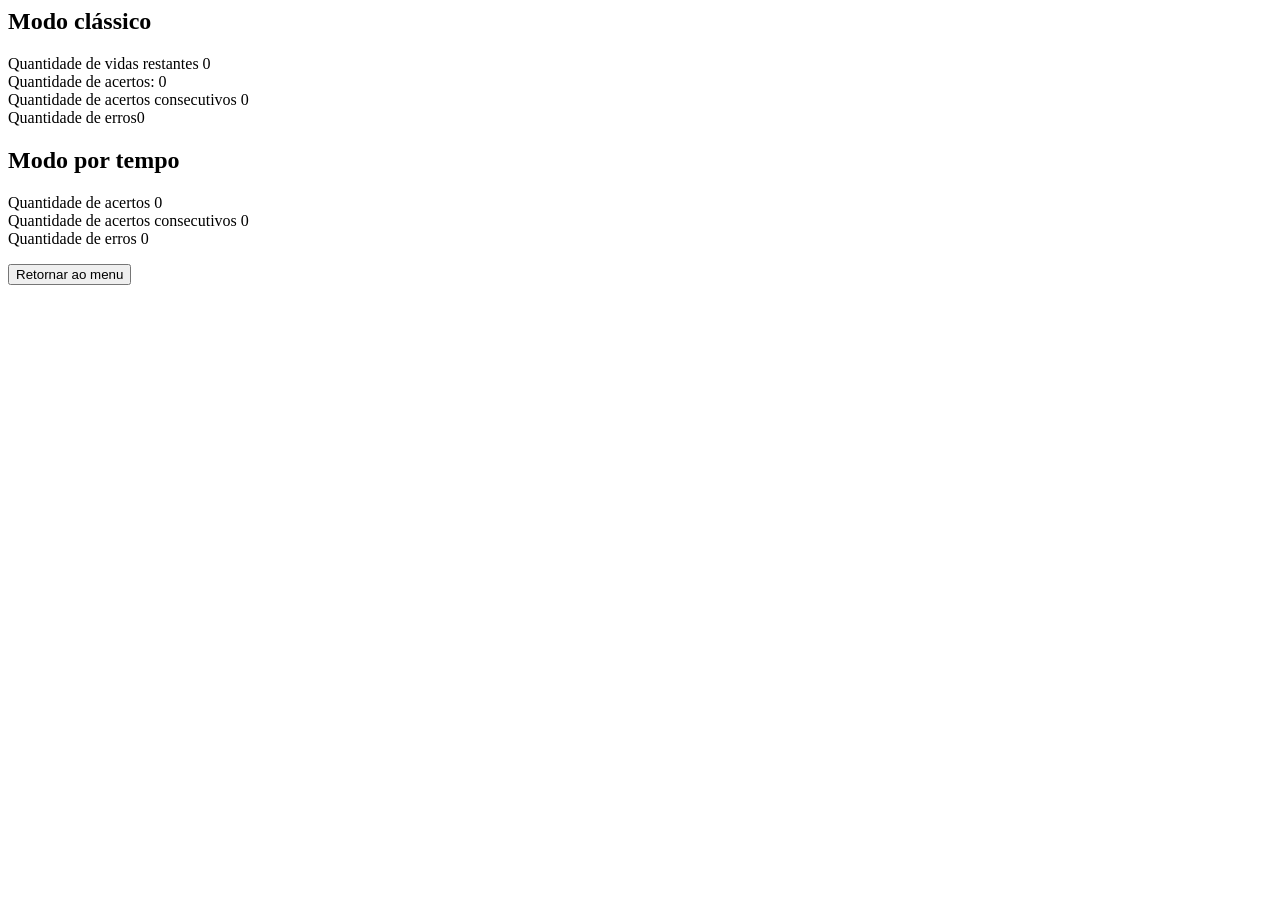
==== final_menu.html @ 6ba533b9 "Arrumar identação" ====
<DOCTYPE html>
<html>
  	<head>
    	<meta charset="utf8">
    	<meta name="viewport" content="width=device-width, initial-scale=1.0">
    	<meta title="MENU FINAL">
    	<link rel="stylesheet" href="style.css">
  	</head>

  	<body>
    	<header>
    		<title>PONTUAÇÃO FINAL</title>
    	</header>

    	<section id="tela final" class="modo clássico">
      		<h2>Modo clássico</h2>
      		<p>
				Quantidade de vidas restantes <output id="vidas">0</output>
      			<br>
      			Quantidade de acertos: <output id="acertos">0</output>
      			<br>
      			Quantidade de acertos consecutivos <output id="consecutivos">0</output>
      			<br>
      			Quantidade de erros<output id="erros">0</output>
      		</p>
    	</section>

    	<section id="tela final" class="modo por tempo">
      		<h2>Modo por tempo</h2>
      		<p>
				Quantidade de acertos <output id="acertos">0</output>
      			<br>
      			Quantidade de acertos consecutivos <output id="consecutivos">0</output>
      			<br>
      			Quantidade de erros <output id="erros">0</output>
      		</p>
    	</section>

    	<a href="index.html">
      		<button>Retornar ao menu</button>
    	</a> 
  	</body>
</html>
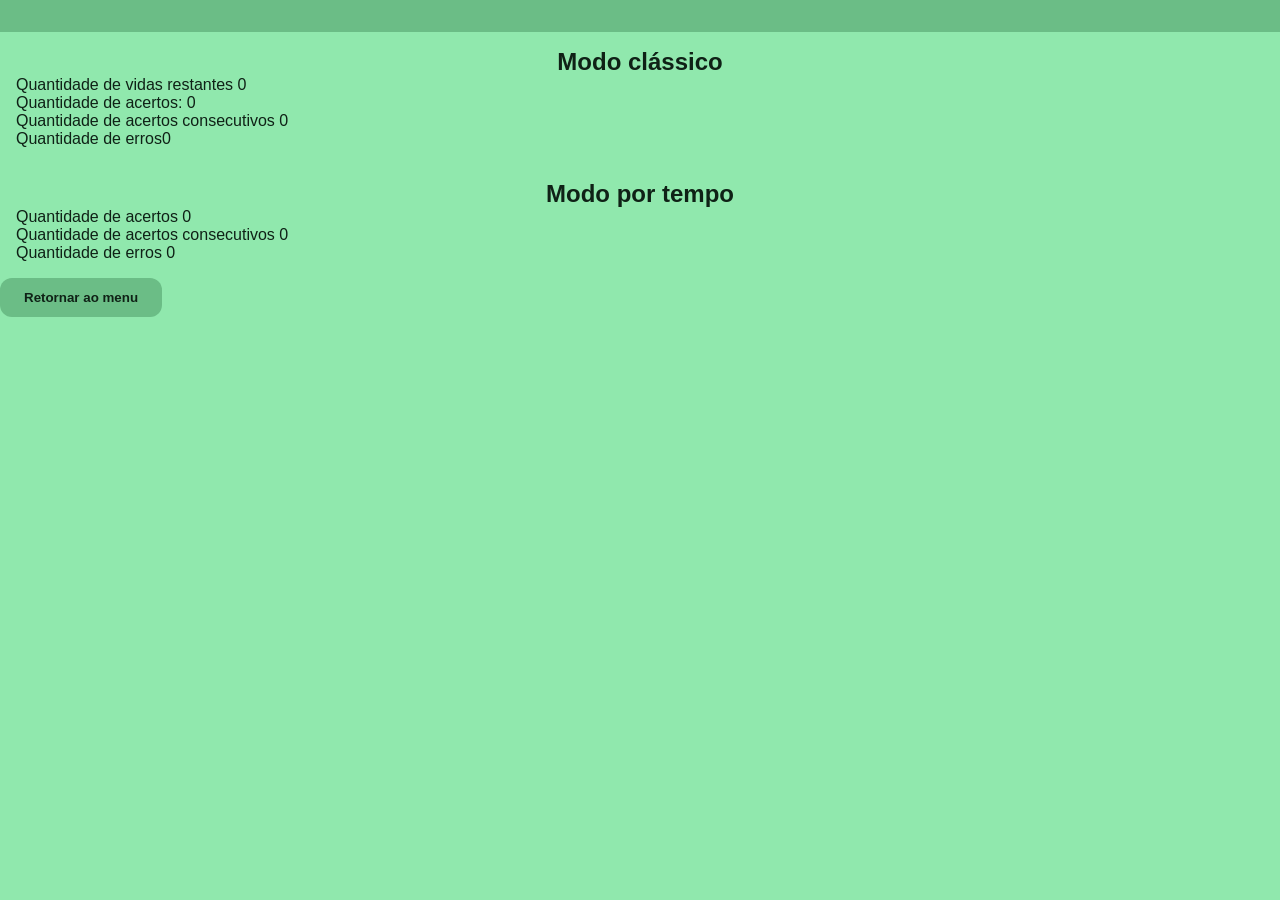
==== commit 8817745a: "correção rápida" ====
--- a/final_menu.html
+++ b/final_menu.html
@@ -1,4 +1,4 @@
-<DOCTYPE html>
+<!DOCTYPE html>
 <html>
   	<head>
     	<meta charset="utf8">
@@ -15,24 +15,24 @@
     	<section id="tela final" class="modo clássico">
       		<h2>Modo clássico</h2>
       		<p>
-				Quantidade de vidas restantes <output id="vidas">0</output>
+				Quantidade de vidas restantes <output id="vidas_classico">0</output>
       			<br>
-      			Quantidade de acertos: <output id="acertos">0</output>
+      			Quantidade de acertos: <output id="acertos_classico">0</output>
       			<br>
       			Quantidade de acertos consecutivos <output id="consecutivos">0</output>
       			<br>
-      			Quantidade de erros<output id="erros">0</output>
+      			Quantidade de erros<output id="erros_classico">0</output>
       		</p>
     	</section>
 
     	<section id="tela final" class="modo por tempo">
       		<h2>Modo por tempo</h2>
       		<p>
-				Quantidade de acertos <output id="acertos">0</output>
+				Quantidade de acertos <output id="acertos_tempo">0</output>
       			<br>
-      			Quantidade de acertos consecutivos <output id="consecutivos">0</output>
+      			Quantidade de acertos consecutivos <output id="consecutivos_tempo">0</output>
       			<br>
-      			Quantidade de erros <output id="erros">0</output>
+      			Quantidade de erros <output id="erros_tempo">0</output>
       		</p>
     	</section>
 
--- a/style.css
+++ b/style.css
@@ -0,0 +1,95 @@
+:root {
+    --cor-fundo: rgb(144, 232, 173);
+    --cor-primaria: rgb(107, 189, 134);
+    --cor-primaria-hover: rgb(87, 155, 109);
+    --cor-texto: rgb(15, 33, 22);
+}
+
+* {
+    margin: 0;
+    padding: 0;
+    box-sizing: border-box;
+}
+
+body {
+    min-height: 100vh;
+    background-color: var(--cor-fundo);
+    color: var(--cor-texto);
+    font-family: Arial, Helvetica, sans-serif;
+}
+
+a {
+    color: inherit;
+    text-decoration: none;
+}
+
+img {
+    max-width: 100%;
+}
+
+h1, h2, h3 {
+    text-align: center;
+}
+
+button {
+    background-color: var(--cor-primaria);
+    border: none;
+    border-radius: 12px;
+    padding: 12px 24px;
+    color: var(--cor-texto);
+    font-weight: bold;
+    cursor: pointer;
+    transition: 0.2s;
+}
+
+button:hover {
+    background-color: var(--cor-primaria-hover);
+}
+
+.tela {
+    min-height: 100vh;
+    display: flex;
+    flex-direction: column;
+    justify-content: center;
+    align-items: center;
+    gap: 16px;
+    padding: 32px;
+    text-align: center;
+}
+
+.subtitulo {
+    font-weight: bold;
+}
+
+.descricao {
+    max-width: 700px;
+    line-height: 1.5;
+}
+
+.tela a {
+    display: flex;
+    flex-direction: column;
+    align-items: center;
+    gap: 8px;
+}
+
+header {
+    background-color: var(--cor-primaria);
+    padding: 16px;
+    display: flex;
+    justify-content: center;
+    align-items: center;
+    gap: 100px;
+}
+
+main {
+    padding: 32px;
+    display: flex;
+    flex-direction: column;
+    align-items: center;
+    gap: 32px;
+}
+
+section {
+    padding: 16px;
+}
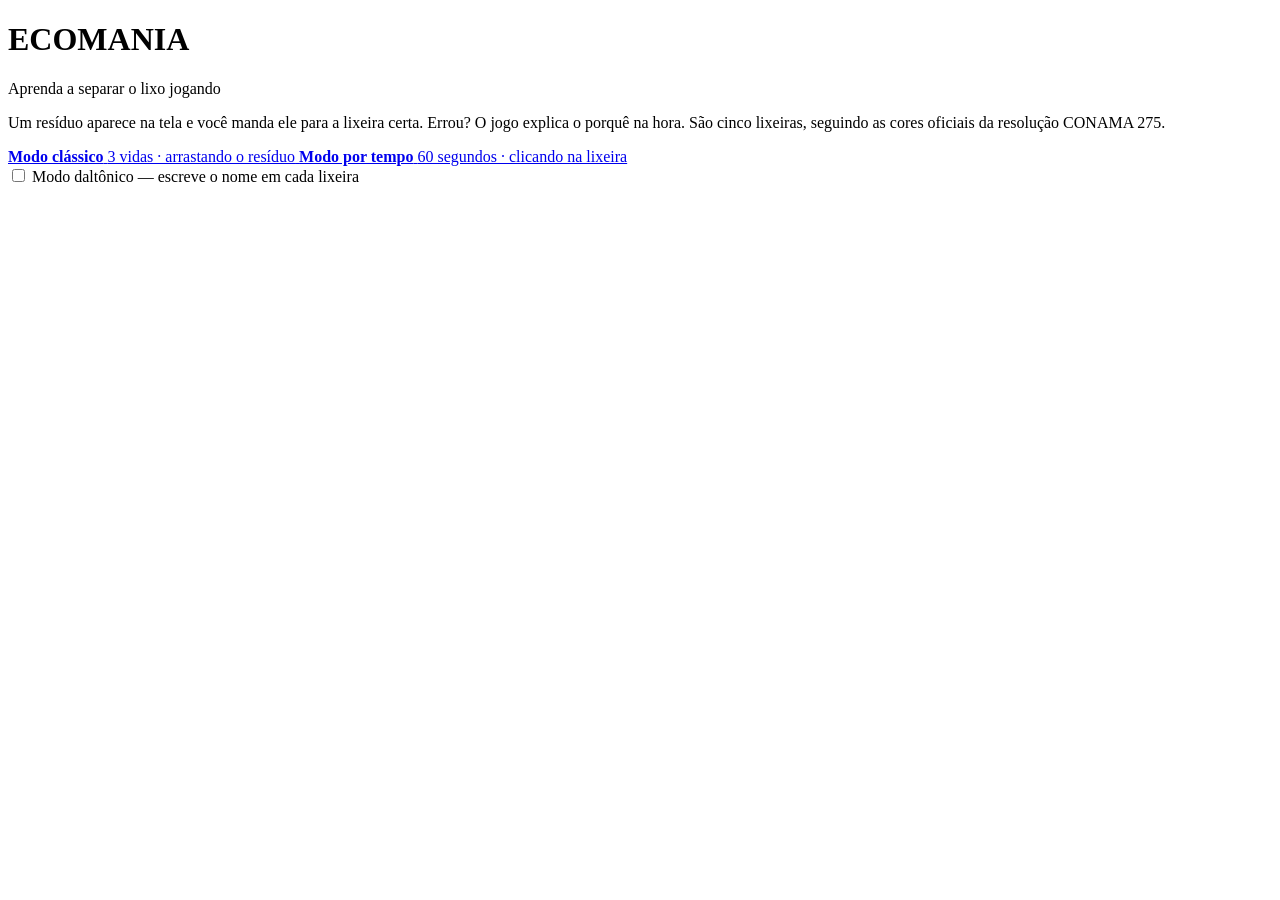
==== commit 186e0192: "Update final_menu.html" ====
--- a/final_menu.html
+++ b/final_menu.html
@@ -1,43 +1,57 @@
 <!DOCTYPE html>
-<html>
-  	<head>
-    	<meta charset="utf8">
-    	<meta name="viewport" content="width=device-width, initial-scale=1.0">
-    	<meta title="MENU FINAL">
-    	<link rel="stylesheet" href="style.css">
-  	</head>
+<html lang="pt-BR">
+<head>
+    <meta charset="UTF-8">
+    <meta name="viewport" content="width=device-width, initial-scale=1.0">
+    <title>Eco Mania — resultado</title>
+    <link rel="stylesheet" href="css/style.css">
+    <script src="js/script.js" defer></script>
+</head>
+<body class="tela-final">
 
-  	<body>
-    	<header>
-    		<title>PONTUAÇÃO FINAL</title>
-    	</header>
+    <main class="painel painel-final">
 
-    	<section id="tela final" class="modo clássico">
-      		<h2>Modo clássico</h2>
-      		<p>
-				Quantidade de vidas restantes <output id="vidas_classico">0</output>
-      			<br>
-      			Quantidade de acertos: <output id="acertos_classico">0</output>
-      			<br>
-      			Quantidade de acertos consecutivos <output id="consecutivos">0</output>
-      			<br>
-      			Quantidade de erros<output id="erros_classico">0</output>
-      		</p>
-    	</section>
+        <header class="cabecalho-final">
+            <p class="selo" id="selo">Fim de partida</p>
+            <h1 id="titulo-final">Acabaram as vidas</h1>
+            <p class="subtitulo" id="modo-jogado">Modo clássico</p>
+        </header>
 
-    	<section id="tela final" class="modo por tempo">
-      		<h2>Modo por tempo</h2>
-      		<p>
-				Quantidade de acertos <output id="acertos_tempo">0</output>
-      			<br>
-      			Quantidade de acertos consecutivos <output id="consecutivos_tempo">0</output>
-      			<br>
-      			Quantidade de erros <output id="erros_tempo">0</output>
-      		</p>
-    	</section>
+        <section class="destaque">
+            <p class="destaque-rotulo">Sua pontuação</p>
+            <output class="destaque-numero" id="pontuacao-final">120</output>
+            <p class="destaque-recorde" id="recorde">Seu recorde neste modo: 180</p>
+        </section>
 
-    	<a href="index.html">
-      		<button>Retornar ao menu</button>
-    	</a> 
-  	</body>
+        <section class="resultado" id="resultado-classico">
+            <h2>Modo clássico</h2>
+            <p class="linha">Vidas restantes <output id="vidas-classico">0</output></p>
+            <p class="linha">Acertos <output id="acertos-classico">9</output></p>
+            <p class="linha">Acertos consecutivos <output id="consecutivos-classico">4</output></p>
+            <p class="linha">Erros <output id="erros-classico">3</output></p>
+        </section>
+
+        <section class="resultado" id="resultado-tempo">
+            <h2>Modo por tempo</h2>
+            <p class="linha">Acertos <output id="acertos-tempo">0</output></p>
+            <p class="linha">Acertos consecutivos <output id="consecutivos-tempo">0</output></p>
+            <p class="linha">Erros <output id="erros-tempo">0</output></p>
+        </section>
+
+        <section class="licao" id="licao">
+            <h2>Para revisar</h2>
+            <p id="licao-texto">
+                Você errou mais na categoria metal. Latinha e papel alumínio vão
+                na lixeira amarela, mesmo o segundo tendo "papel" no nome.
+            </p>
+        </section>
+
+        <nav class="acoes">
+            <a class="botao botao-principal" id="jogar-de-novo" href="game_regular.html">Jogar de novo</a>
+            <a class="botao botao-discreto" href="index.html">Voltar ao menu</a>
+        </nav>
+
+    </main>
+
+</body>
 </html>
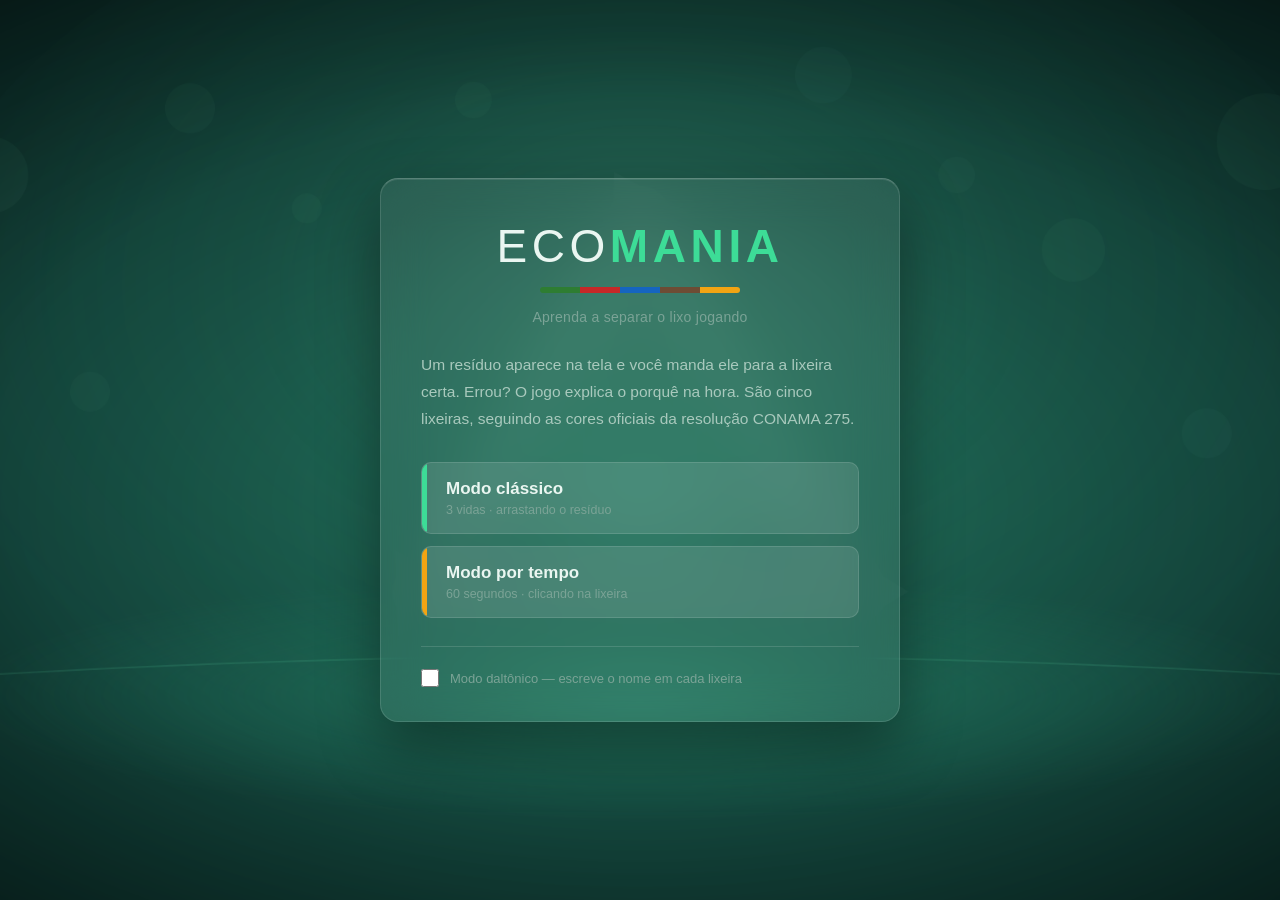
==== commit 057374c2: "Ajustar referência ao css" ====
--- a/final_menu.html
+++ b/final_menu.html
@@ -4,7 +4,7 @@
     <meta charset="UTF-8">
     <meta name="viewport" content="width=device-width, initial-scale=1.0">
     <title>Eco Mania — resultado</title>
-    <link rel="stylesheet" href="css/style.css">
+    <link rel="stylesheet" href="style.css">
     <script src="js/script.js" defer></script>
 </head>
 <body class="tela-final">
--- a/style.css
+++ b/style.css
@@ -0,0 +1,731 @@
+:root {
+    /* ambiente */
+    --fundo:          #0a2420;
+    --fundo-solido:   #0e2f29;
+    --painel:         rgba(255, 255, 255, 0.07);
+    --painel-forte:   rgba(255, 255, 255, 0.11);
+    --linha:          rgba(255, 255, 255, 0.13);
+    --linha-forte:    rgba(255, 255, 255, 0.22);
+
+    /* texto */
+    --texto:          #eaf6f1;
+    --texto-medio:    #a9c9bd;
+    --texto-fraco:    #7ba396;
+
+    /* ação */
+    --acento:         #3ddc97;
+    --acento-fundo:   rgba(61, 220, 151, 0.12);
+    --acento-escuro:  #17a06b;
+
+    /* estados */
+    --acerto:         #3ddc97;
+    --erro:           #ff7b72;
+
+    /* cores oficiais da resolução CONAMA 275 */
+    --vidro:          #2e7d32;
+    --plastico:       #c62828;
+    --papel:          #1565c0;
+    --organico:       #6d4c34;
+    --metal:          #f2a413;
+
+    /* medidas */
+    --curva:          18px;
+    --curva-p:        10px;
+    --largura:        980px;
+}
+
+
+* {
+    margin: 0;
+    padding: 0;
+    box-sizing: border-box;
+}
+
+
+body {
+    font-family: "Segoe UI", -apple-system, "Helvetica Neue", Arial, sans-serif;
+    color: var(--texto);
+    background-color: var(--fundo);
+    background-image: url("../assets/cenario.png");
+    background-size: cover;
+    background-position: center;
+    background-repeat: no-repeat;
+    background-attachment: fixed;
+    min-height: 100vh;
+    padding: 32px 20px;
+    display: flex;
+    flex-direction: column;
+    align-items: center;
+    justify-content: center;
+    gap: 22px;
+    -webkit-font-smoothing: antialiased;
+}
+
+
+.tela-jogo {
+    justify-content: space-between;
+}
+
+
+.painel {
+    width: 100%;
+    background-color: var(--painel);
+    -webkit-backdrop-filter: blur(22px);
+    backdrop-filter: blur(22px);
+    border: 1px solid var(--linha);
+    border-top-color: var(--linha-forte);
+    border-radius: var(--curva);
+    box-shadow: 0 24px 60px rgba(0, 0, 0, 0.42),
+                inset 0 1px 0 rgba(255, 255, 255, 0.10);
+}
+
+
+.painel-menu {
+    max-width: 520px;
+    padding: 44px 40px 34px;
+    text-align: center;
+}
+
+.marca h1 {
+    font-size: clamp(30px, 7vw, 46px);
+    font-weight: 300;
+    letter-spacing: 0.10em;
+    line-height: 1;
+}
+
+
+.marca-destaque {
+    font-weight: 800;
+    color: var(--acento);
+}
+
+
+.marca-faixa {
+    height: 6px;
+    width: 200px;
+    margin: 18px auto 0;
+    border-radius: 3px;
+    background: linear-gradient(90deg,
+        var(--vidro)    0    20%,
+        var(--plastico) 20%  40%,
+        var(--papel)    40%  60%,
+        var(--organico) 60%  80%,
+        var(--metal)    80%  100%);
+}
+
+.subtitulo {
+    margin-top: 16px;
+    font-size: 14px;
+    color: var(--texto-fraco);
+    letter-spacing: 0.02em;
+}
+
+.descricao {
+    margin: 26px 0 30px;
+    font-size: 15.5px;
+    line-height: 1.75;
+    color: var(--texto-medio);
+    text-align: left;
+}
+
+
+.modos {
+    display: flex;
+    flex-direction: column;
+    gap: 12px;
+}
+
+
+.modo {
+    display: block;
+    text-decoration: none;
+    color: var(--texto);
+    background-color: var(--painel-forte);
+    border: 1px solid var(--linha);
+    border-radius: var(--curva-p);
+    padding: 16px 20px 16px 24px;
+    text-align: left;
+    position: relative;
+    overflow: hidden;
+    transition: transform 0.2s, background-color 0.2s, border-color 0.2s;
+}
+
+
+.modo::before {
+    content: "";
+    position: absolute;
+    left: 0;
+    top: 0;
+    bottom: 0;
+    width: 5px;
+}
+
+.modo-classico::before { background-color: var(--acento); }
+.modo-tempo::before    { background-color: var(--metal); }
+
+.modo-nome {
+    display: block;
+    font-size: 17px;
+    font-weight: 700;
+}
+
+.modo-info {
+    display: block;
+    font-size: 12.5px;
+    color: var(--texto-fraco);
+    margin-top: 4px;
+}
+
+
+.modo:hover {
+    transform: translateX(4px);
+    background-color: rgba(255, 255, 255, 0.15);
+    border-color: var(--linha-forte);
+}
+
+
+.acessibilidade {
+    display: flex;
+    align-items: center;
+    gap: 11px;
+    margin-top: 28px;
+    padding-top: 22px;
+    border-top: 1px solid var(--linha);
+    font-size: 13px;
+    color: var(--texto-fraco);
+    text-align: left;
+    cursor: pointer;
+}
+
+.acessibilidade input {
+    width: 18px;
+    height: 18px;
+    flex-shrink: 0;
+    cursor: pointer;
+    accent-color: var(--acento);
+}
+
+
+.hud {
+    width: 100%;
+    max-width: var(--largura);
+    background-color: var(--painel);
+    -webkit-backdrop-filter: blur(22px);
+    backdrop-filter: blur(22px);
+    border: 1px solid var(--linha);
+    border-radius: var(--curva);
+    padding: 16px 30px;
+
+    display: flex;
+    align-items: center;
+    justify-content: space-between;
+    gap: 24px;
+}
+
+.hud-modo {
+    font-size: 16px;
+    font-weight: 700;
+    color: var(--acento);
+    letter-spacing: 0.02em;
+}
+
+.hud-item {
+    text-align: center;
+}
+
+.hud-rotulo {
+    display: block;
+    font-size: 10.5px;
+    font-weight: 700;
+    color: var(--texto-fraco);
+    text-transform: uppercase;
+    letter-spacing: 0.14em;
+}
+
+
+.hud-item output {
+    display: block;
+    margin-top: 4px;
+    font-size: 26px;
+    font-weight: 800;
+    letter-spacing: -0.02em;
+    font-variant-numeric: tabular-nums;
+}
+
+#vidas {
+    color: var(--erro);
+    letter-spacing: 0.06em;
+    white-space: nowrap;
+}
+
+.hud-relogio output {
+    font-size: 34px;
+    color: var(--metal);
+}
+
+
+.arena {
+    width: 100%;
+    max-width: var(--largura);
+    display: flex;
+    flex-direction: column;
+    align-items: center;
+    gap: 18px;
+}
+
+
+.palco {
+    position: relative;
+    display: flex;
+    flex-direction: column;
+    align-items: center;
+    padding: 14px 40px 10px;
+}
+
+
+.palco::before {
+    content: "";
+    position: absolute;
+    left: 50%;
+    top: 50%;
+    transform: translate(-50%, -50%);
+    width: 300px;
+    height: 300px;
+    border-radius: 50%;
+    background: radial-gradient(circle,
+        rgba(61, 220, 151, 0.26) 0%,
+        rgba(61, 220, 151, 0.08) 45%,
+        rgba(61, 220, 151, 0) 70%);
+
+    
+    z-index: -1;
+}
+
+.residuo {
+    width: clamp(96px, 20vw, 148px);
+    height: clamp(96px, 20vw, 148px);
+    object-fit: contain;
+    filter: drop-shadow(0 14px 18px rgba(0, 0, 0, 0.45));
+    cursor: grab;
+    transition: transform 0.2s;
+}
+
+.residuo:hover  { transform: scale(1.05); }
+.residuo:active { cursor: grabbing; }
+
+.residuo-nome {
+    margin-top: 10px;
+    font-size: 14px;
+    font-weight: 600;
+    color: var(--texto-medio);
+}
+
+
+.feedback {
+    min-height: 46px;
+    max-width: 620px;
+    display: flex;
+    align-items: center;
+    justify-content: center;
+    text-align: center;
+
+    font-size: 14px;
+    line-height: 1.55;
+    color: var(--texto-medio);
+    padding: 11px 22px;
+
+    background-color: var(--painel);
+    border: 1px solid var(--linha);
+    border-radius: 999px;
+}
+
+
+.feedback.acerto {
+    color: var(--acerto);
+    border-color: rgba(61, 220, 151, 0.45);
+    background-color: rgba(61, 220, 151, 0.12);
+}
+
+.feedback.erro {
+    color: var(--erro);
+    border-color: rgba(255, 123, 114, 0.45);
+    background-color: rgba(255, 123, 114, 0.12);
+}
+
+
+.lixeiras {
+    display: flex;
+    justify-content: center;
+    align-items: flex-end;
+    gap: 16px;
+    margin-top: 4px;
+    flex-wrap: wrap;
+}
+
+
+.lixeira {
+    background: none;
+    border: none;
+    padding: 8px 6px;
+    cursor: pointer;
+    font-family: inherit;
+
+    display: flex;
+    flex-direction: column;
+    align-items: center;
+
+    transition: transform 0.22s;
+}
+
+.lixeira img {
+    display: block;
+    width: clamp(58px, 9vw, 112px);
+    height: auto;
+    filter: drop-shadow(0 14px 16px rgba(0, 0, 0, 0.5));
+    transition: filter 0.22s;
+    pointer-events: none;
+}
+
+
+.lixeira:hover {
+    transform: translateY(-14px);
+}
+
+
+.lixeira[data-tipo="vidro"]:hover img {
+    filter: drop-shadow(0 18px 20px rgba(0, 0, 0, 0.5))
+            drop-shadow(0 0 22px var(--vidro));
+}
+.lixeira[data-tipo="plastico"]:hover img {
+    filter: drop-shadow(0 18px 20px rgba(0, 0, 0, 0.5))
+            drop-shadow(0 0 22px var(--plastico));
+}
+.lixeira[data-tipo="papel"]:hover img {
+    filter: drop-shadow(0 18px 20px rgba(0, 0, 0, 0.5))
+            drop-shadow(0 0 22px var(--papel));
+}
+.lixeira[data-tipo="organico"]:hover img {
+    filter: drop-shadow(0 18px 20px rgba(0, 0, 0, 0.5))
+            drop-shadow(0 0 22px #a97c52);
+}
+.lixeira[data-tipo="metal"]:hover img {
+    filter: drop-shadow(0 18px 20px rgba(0, 0, 0, 0.5))
+            drop-shadow(0 0 22px var(--metal));
+}
+
+
+.lixeira-nome {
+    display: none;
+    margin-top: 10px;
+    font-size: 11px;
+    font-weight: 800;
+    text-transform: uppercase;
+    letter-spacing: 0.09em;
+    color: var(--fundo);
+    background-color: var(--texto);
+    padding: 4px 11px;
+    border-radius: 999px;
+}
+
+
+body.daltonico .lixeira-nome {
+    display: block;
+}
+
+
+.painel-final {
+    max-width: 540px;
+    padding: 38px 36px 32px;
+    text-align: center;
+}
+
+.selo {
+    display: inline-block;
+    font-size: 11px;
+    font-weight: 800;
+    text-transform: uppercase;
+    letter-spacing: 0.16em;
+    color: var(--acento);
+    background-color: var(--acento-fundo);
+    border: 1px solid rgba(61, 220, 151, 0.3);
+    padding: 6px 14px;
+    border-radius: 999px;
+    margin-bottom: 16px;
+}
+
+.cabecalho-final h1 {
+    font-size: 30px;
+    font-weight: 800;
+    letter-spacing: -0.02em;
+}
+
+.destaque {
+    margin: 26px 0 20px;
+    padding: 24px;
+    background-color: rgba(0, 0, 0, 0.22);
+    border: 1px solid var(--linha);
+    border-radius: var(--curva-p);
+}
+
+.destaque-rotulo {
+    font-size: 11px;
+    font-weight: 700;
+    text-transform: uppercase;
+    letter-spacing: 0.14em;
+    color: var(--texto-fraco);
+}
+
+.destaque-numero {
+    display: block;
+    margin: 6px 0 8px;
+    font-size: clamp(42px, 11vw, 60px);
+    font-weight: 800;
+    line-height: 1;
+    color: var(--acento);
+    letter-spacing: -0.03em;
+    font-variant-numeric: tabular-nums;
+}
+
+.destaque-recorde {
+    font-size: 13px;
+    color: var(--texto-fraco);
+}
+
+.resultado {
+    margin-bottom: 16px;
+    padding: 20px 22px;
+    background-color: var(--painel-forte);
+    border: 1px solid var(--linha);
+    border-radius: var(--curva-p);
+    text-align: left;
+}
+
+.resultado h2,
+.licao h2 {
+    font-size: 13px;
+    font-weight: 800;
+    text-transform: uppercase;
+    letter-spacing: 0.12em;
+    color: var(--texto-fraco);
+    margin-bottom: 6px;
+}
+
+.linha {
+    display: flex;
+    justify-content: space-between;
+    align-items: baseline;
+    gap: 14px;
+    font-size: 14.5px;
+    color: var(--texto-medio);
+    padding: 11px 0;
+    border-bottom: 1px solid var(--linha);
+}
+
+
+.linha:last-child {
+    border-bottom: none;
+}
+
+.linha output {
+    font-size: 19px;
+    font-weight: 800;
+    color: var(--texto);
+    font-variant-numeric: tabular-nums;
+}
+
+.licao {
+    padding: 20px 22px;
+    background-color: rgba(242, 164, 19, 0.10);
+    border: 1px solid rgba(242, 164, 19, 0.28);
+    border-radius: var(--curva-p);
+    text-align: left;
+}
+
+.licao p {
+    font-size: 14px;
+    line-height: 1.65;
+    color: var(--texto-medio);
+}
+
+
+.acoes {
+    display: flex;
+    flex-direction: column;
+    gap: 10px;
+    margin-top: 24px;
+}
+
+.botao {
+    display: inline-block;
+    text-decoration: none;
+    font-size: 15px;
+    font-weight: 700;
+    padding: 14px 26px;
+    border-radius: var(--curva-p);
+    transition: transform 0.18s, background-color 0.18s;
+}
+
+.botao-principal {
+    background-color: var(--acento);
+    color: #06231b;
+}
+
+.botao-principal:hover {
+    background-color: #58e9ab;
+    transform: translateY(-2px);
+}
+
+.botao-discreto {
+    background-color: var(--painel-forte);
+    color: var(--texto-medio);
+    border: 1px solid var(--linha);
+}
+
+.botao-discreto:hover {
+    background-color: rgba(255, 255, 255, 0.16);
+    color: var(--texto);
+}
+
+.rodape {
+    font-size: 12px;
+    color: var(--texto-fraco);
+}
+
+
+a:focus-visible,
+button:focus-visible,
+input:focus-visible {
+    outline: 3px solid var(--acento);
+    outline-offset: 4px;
+    border-radius: var(--curva-p);
+}
+
+
+/* ---------- TABLET ---------- */
+@media (max-width: 900px) {
+    body {
+        padding: 24px 16px;
+    }
+
+    .hud {
+        padding: 14px 20px;
+        gap: 16px;
+    }
+
+    .lixeiras {
+        gap: 12px;
+    }
+}
+
+
+/* ---------- CELULAR ---------- */
+@media (max-width: 620px) {
+
+    body {
+        background-attachment: scroll;
+        padding: 18px 14px;
+        gap: 16px;
+    }
+
+    .painel-menu,
+    .painel-final {
+        padding: 30px 22px 24px;
+    }
+
+    .hud {
+        padding: 13px 16px;
+        gap: 12px;
+    }
+
+    .hud-modo       { font-size: 13px; }
+    .hud-rotulo     { font-size: 9.5px; letter-spacing: 0.10em; }
+    .hud-item output { font-size: 20px; }
+    .hud-relogio output { font-size: 26px; }
+
+    .lixeiras   { gap: 10px; }
+    .lixeira    { padding: 6px 3px; }
+    .lixeira-nome { font-size: 9.5px; padding: 3px 8px; letter-spacing: 0.06em; }
+
+    .feedback {
+        font-size: 13px;
+        padding: 10px 18px;
+        border-radius: 16px;
+    }
+
+    .descricao { font-size: 14.5px; }
+    .cabecalho-final h1 { font-size: 24px; }
+    .resultado, .licao { padding: 16px 18px; }
+    .linha { font-size: 13.5px; padding: 9px 0; }
+}
+
+
+/* ---------- CELULAR ESTREITO ---------- */
+@media (max-width: 400px) {
+
+    .lixeiras {
+        gap: 8px;
+    }
+
+    .hud {
+        flex-wrap: wrap;
+        gap: 10px;
+        text-align: center;
+    }
+
+    .hud-modo {
+        flex-basis: 100%;
+        padding-bottom: 10px;
+        border-bottom: 1px solid var(--linha);
+    }
+
+    .hud-item {
+        flex: 1;
+    }
+
+    .lixeiras {
+        max-width: 258px;
+        margin-left: auto;
+        margin-right: auto;
+    }
+}
+
+
+
+@media (max-height: 520px) and (orientation: landscape) {
+    body {
+        padding: 10px 16px;
+        gap: 8px;
+        background-attachment: scroll;
+    }
+
+    .hud {
+        padding: 8px 18px;
+    }
+
+    .hud-rotulo      { font-size: 9px; }
+    .hud-item output { font-size: 17px; margin-top: 1px; }
+    .hud-relogio output { font-size: 22px; }
+
+    .arena  { gap: 8px; }
+    .palco  { padding: 4px 20px 0; }
+
+    .residuo {
+        width: clamp(64px, 13vh, 96px);
+        height: clamp(64px, 13vh, 96px);
+    }
+
+    .palco::before { width: 170px; height: 170px; }
+    .residuo-nome  { margin-top: 4px; font-size: 12px; }
+
+    .feedback {
+        min-height: 0;
+        padding: 7px 16px;
+        font-size: 12.5px;
+    }
+
+    .lixeira img  { width: clamp(52px, 19vh, 84px); }
+    .lixeira      { padding: 3px; }
+    .lixeira-nome { margin-top: 5px; }
+
+    .botao { padding: 9px 20px; font-size: 13px; }
+}
